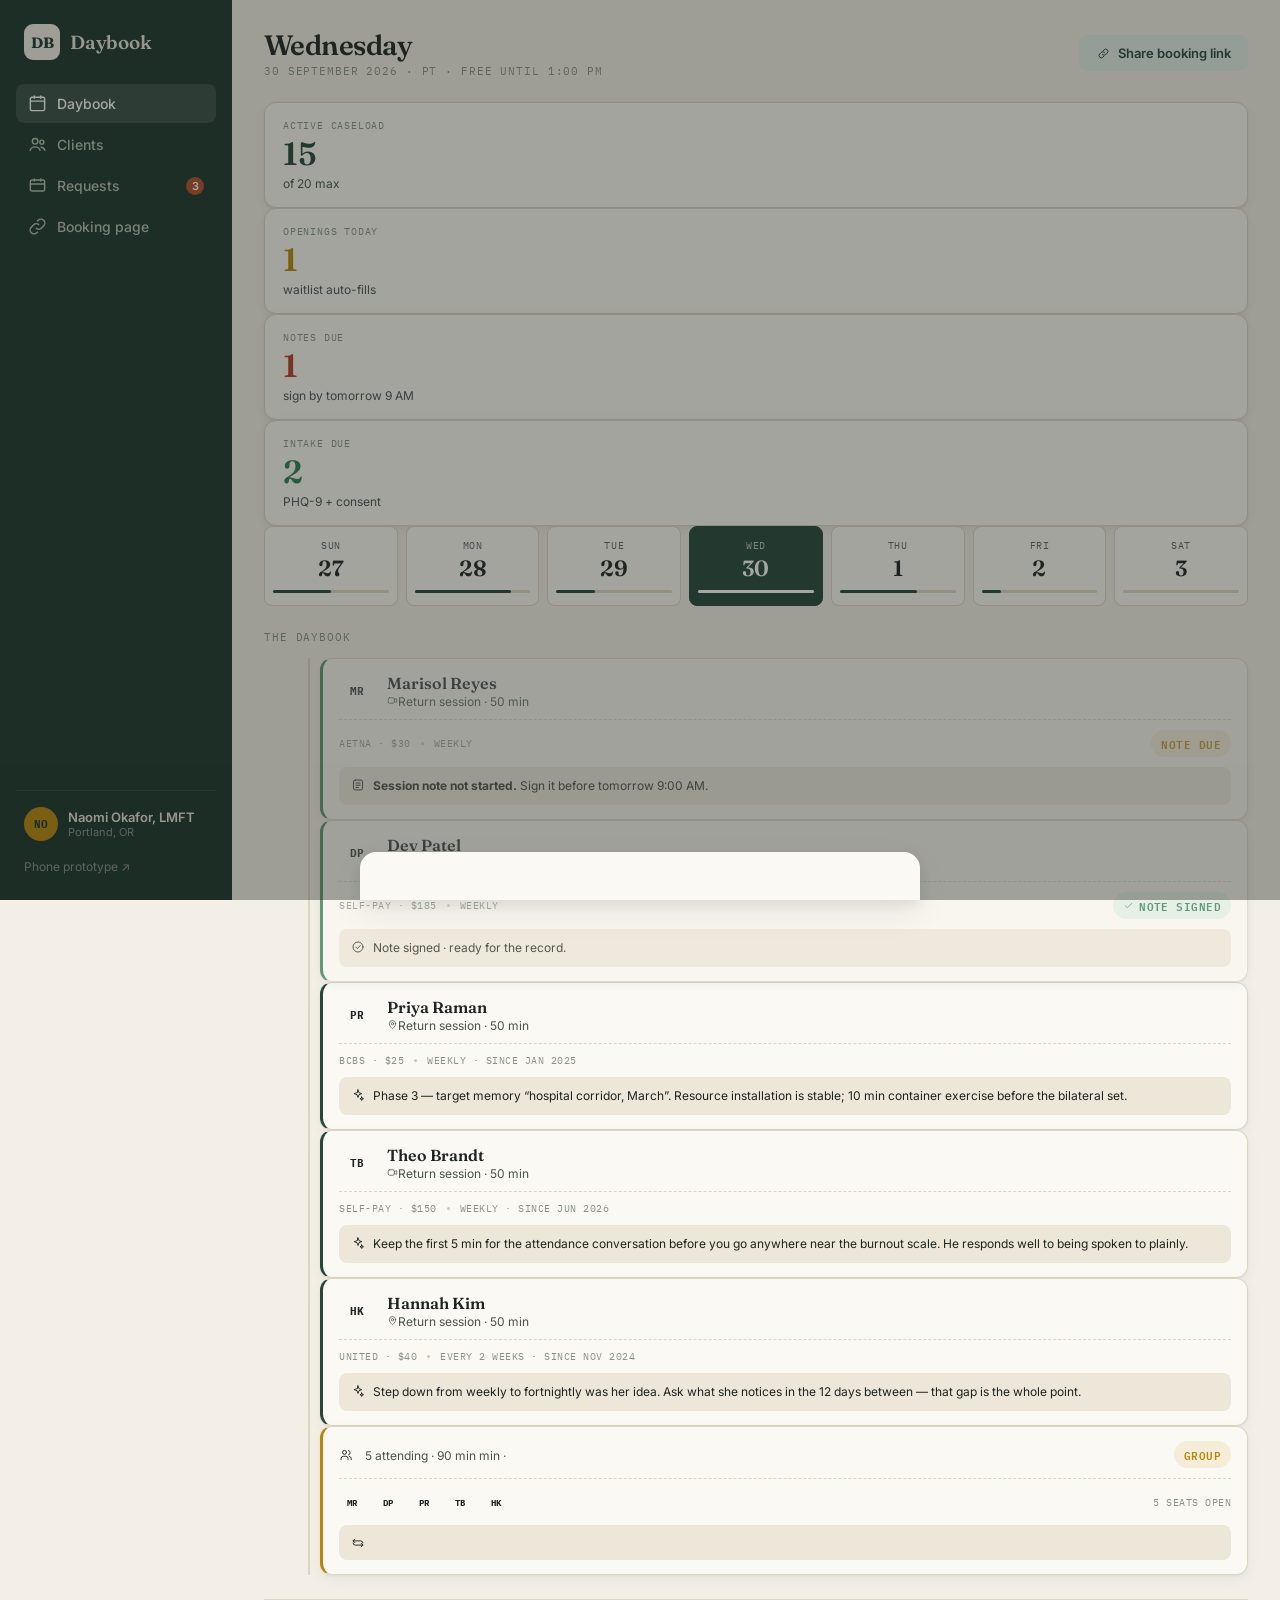
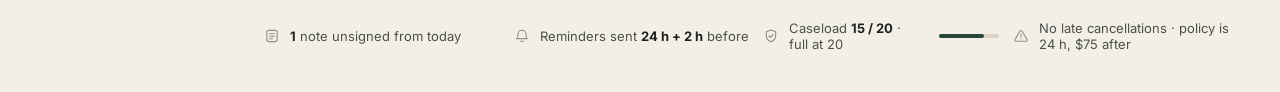
==== web/index.html @ 4abae9a4 "Add desktop web app version Full dashboard layout with sidebar navigation, multi-column views, and w" ====
<!DOCTYPE html>
<html lang="en">
<head>
<meta charset="UTF-8">
<meta name="viewport" content="width=device-width, initial-scale=1.0">
<title>Daybook — Fairlight Counseling</title>
<link rel="preconnect" href="https://fonts.googleapis.com">
<link rel="preconnect" href="https://fonts.gstatic.com" crossorigin>
<link href="https://fonts.googleapis.com/css2?family=Fraunces:opsz,wght@9..144,400;9..144,500;9..144,600;9..144,700&family=Inter:wght@400;500;600;700&family=IBM+Plex+Mono:wght@400;500&display=swap" rel="stylesheet">
<link rel="stylesheet" href="css/styles.css">
</head>
<body>

<div class="app">

  <!-- ══════════ SIDEBAR ══════════ -->
  <aside class="sidebar">
    <div class="sb-brand">
      <div class="sb-logo">DB</div>
      <div class="sb-name">Daybook</div>
    </div>

    <nav class="sb-nav">
      <button class="sb-item" data-nav="today">
        <svg viewBox="0 0 24 24" fill="none" stroke="currentColor" stroke-width="1.8"><rect x="3" y="4" width="18" height="17" rx="2"/><path d="M8 2v4M16 2v4M3 9h18"/></svg>
        <span>Daybook</span>
      </button>
      <button class="sb-item" data-nav="clients">
        <svg viewBox="0 0 24 24" fill="none" stroke="currentColor" stroke-width="1.8"><circle cx="9" cy="8" r="3.5"/><path d="M2.5 20c.8-3.2 3.4-5 6.5-5s5.7 1.8 6.5 5"/><circle cx="17.5" cy="9" r="2.5"/><path d="M16 15.2c2.6.3 4.7 1.9 5.5 4.8"/></svg>
        <span>Clients</span>
      </button>
      <button class="sb-item" data-nav="requests">
        <svg viewBox="0 0 24 24" fill="none" stroke="currentColor" stroke-width="1.8"><rect x="3" y="5" width="18" height="14" rx="2"/><path d="M3 10h18M8 3v4M16 3v4"/></svg>
        <span>Requests</span>
        <em class="sb-badge">2</em>
      </button>
      <button class="sb-item" data-nav="booking">
        <svg viewBox="0 0 24 24" fill="none" stroke="currentColor" stroke-width="1.8"><path d="M10 14a5 5 0 007.07 0l2.83-2.83a5 5 0 00-7.07-7.07L11.5 5.4"/><path d="M14 10a5 5 0 00-7.07 0L4.1 12.83a5 5 0 007.07 7.07l1.33-1.3"/></svg>
        <span>Booking page</span>
      </button>
    </nav>

    <div class="sb-foot">
      <div class="sb-practice">
        <div class="sb-ava">NO</div>
        <div>
          <div class="sb-pname">Naomi Okafor, LMFT</div>
          <div class="sb-ploc">Portland, OR</div>
        </div>
      </div>
      <a class="sb-link" href="../index.html" target="_blank">Phone prototype ↗</a>
    </div>
  </aside>

  <!-- ══════════ MAIN ══════════ -->
  <main class="main" id="main">
    <div class="view" id="view"></div>
  </main>

</div>

<!-- sheets -->
<div class="sheet-layer" id="sheetLayer" hidden>
  <div class="scrim" data-act="close-sheet"></div>
  <div class="sheet" id="sheet" role="dialog" aria-modal="true"></div>
</div>

<!-- toast -->
<div class="toast-layer" id="toastLayer"></div>

<script src="../js/ui.js"></script>
<script src="../js/data.js"></script>
<script src="js/screens.js"></script>
<script src="js/app.js"></script>
</body>
</html>
---- web/css/styles.css ----
/* ============================================================
   DAYBOOK WEB — desktop dashboard design system
   ============================================================ */

:root {
  --paper: #F3EFE6;
  --paper-2: #EDE7D9;
  --card: #FBF9F3;
  --ink: #1E2420;
  --ink-2: #4A524C;
  --ink-3: #8A9188;
  --line: #DDD5C4;
  --line-2: #CFC6B2;
  --pine: #26473A;
  --pine-2: #1B352C;
  --pine-soft: #E3EDE7;
  --clay: #AF4F2A;
  --clay-soft: #F5E4DC;
  --gold: #B8860B;
  --gold-soft: #F5EDD8;
  --slate: #5A6B7A;
  --slate-soft: #E4E9ED;
  --ok: #2E7D4F;
  --ok-soft: #E2F0E7;
  --warn: #B8860B;
  --warn-soft: #F5EDD8;
  --alert: #B3402A;
  --alert-soft: #F5E0DB;
  --radius: 12px;
  --radius-sm: 8px;
  --shadow: 0 1px 3px rgba(30,36,32,.06), 0 4px 14px rgba(30,36,32,.05);
  --shadow-lg: 0 4px 12px rgba(30,36,32,.08), 0 12px 32px rgba(30,36,32,.08);
  --font-d: 'Fraunces', Georgia, serif;
  --font-b: 'Inter', -apple-system, sans-serif;
  --font-m: 'IBM Plex Mono', 'SF Mono', monospace;
}

* { margin: 0; padding: 0; box-sizing: border-box; }
html { font-size: 15px; }
.ic-xs { width: 11px; height: 11px; }
.ic-sm { width: 14px; height: 14px; }
body {
  font-family: var(--font-b);
  background: var(--paper);
  color: var(--ink);
  -webkit-font-smoothing: antialiased;
  min-height: 100vh;
}
button { font-family: inherit; cursor: pointer; border: none; background: none; color: inherit; }
a { color: inherit; text-decoration: none; }
h1,h2,h3,h4 { font-family: var(--font-d); font-weight: 600; }

/* ══════════ APP SHELL ══════════ */
.app { display: flex; min-height: 100vh; }

/* ══════════ SIDEBAR ══════════ */
.sidebar {
  width: 232px;
  min-width: 232px;
  background: var(--pine-2);
  color: #E8E4D8;
  display: flex;
  flex-direction: column;
  padding: 24px 16px 20px;
  position: sticky;
  top: 0;
  height: 100vh;
}
.sb-brand { display: flex; align-items: center; gap: 10px; padding: 0 8px 24px; }
.sb-logo {
  width: 36px; height: 36px;
  background: var(--paper);
  color: var(--pine-2);
  border-radius: 9px;
  display: grid; place-items: center;
  font-family: var(--font-d);
  font-weight: 700;
  font-size: 15px;
}
.sb-name { font-family: var(--font-d); font-size: 19px; font-weight: 600; letter-spacing: -.01em; }

.sb-nav { display: flex; flex-direction: column; gap: 2px; flex: 1; }
.sb-item {
  display: flex; align-items: center; gap: 10px;
  padding: 10px 12px;
  border-radius: var(--radius-sm);
  font-size: 14px; font-weight: 500;
  color: #B8BFAF;
  transition: background .15s, color .15s;
  text-align: left;
  width: 100%;
}
.sb-item svg { width: 19px; height: 19px; flex-shrink: 0; }
.sb-item:hover { background: rgba(255,255,255,.07); color: #E8E4D8; }
.sb-item.on { background: rgba(255,255,255,.12); color: #fff; }
.sb-badge {
  margin-left: auto;
  background: var(--clay);
  color: #fff;
  font-size: 11px; font-weight: 600;
  font-style: normal;
  min-width: 18px; height: 18px;
  border-radius: 9px;
  display: grid; place-items: center;
  padding: 0 5px;
}

.sb-foot { border-top: 1px solid rgba(255,255,255,.1); padding-top: 16px; }
.sb-practice { display: flex; align-items: center; gap: 10px; padding: 0 8px 12px; }
.sb-ava {
  width: 34px; height: 34px;
  border-radius: 50%;
  background: var(--gold);
  color: var(--pine-2);
  display: grid; place-items: center;
  font-size: 11px; font-weight: 700;
  font-family: var(--font-m);
}
.sb-pname { font-size: 13px; font-weight: 600; }
.sb-ploc { font-size: 11px; color: #8A9188; }
.sb-link {
  display: block;
  font-size: 12px;
  color: #8A9188;
  padding: 6px 8px;
  border-radius: 6px;
  transition: color .15s;
}
.sb-link:hover { color: #E8E4D8; }

/* ══════════ MAIN ══════════ */
.main { flex: 1; min-width: 0; padding: 28px 32px 40px; }
.view { max-width: 1200px; margin: 0 auto; }

/* ══════════ TOP BAR ══════════ */
.topbar {
  display: flex; align-items: center; justify-content: space-between;
  margin-bottom: 24px;
}
.topbar h1 { font-size: 28px; letter-spacing: -.02em; }
.topbar .sub { font-family: var(--font-m); font-size: 11px; color: var(--ink-3); text-transform: uppercase; letter-spacing: .08em; margin-top: 2px; }
.topbar-actions { display: flex; gap: 10px; align-items: center; }

/* ══════════ BUTTONS ══════════ */
.btn {
  display: inline-flex; align-items: center; gap: 7px;
  padding: 9px 16px;
  border-radius: var(--radius-sm);
  font-size: 13px; font-weight: 600;
  transition: all .15s;
  border: 1px solid transparent;
}
.btn svg { width: 15px; height: 15px; }
.btn--primary { background: var(--pine); color: #fff; }
.btn--primary:hover { background: var(--pine-2); }
.btn--soft { background: var(--pine-soft); color: var(--pine); }
.btn--soft:hover { background: #D2E2D8; }
.btn--quiet { background: transparent; border-color: var(--line-2); color: var(--ink-2); }
.btn--quiet:hover { background: var(--paper-2); }
.btn--clay { background: var(--clay); color: #fff; }
.btn--clay:hover { background: #9A4222; }
.btn--block { width: 100%; justify-content: center; padding: 12px; }
.btn--lg { padding: 12px 20px; font-size: 14px; }
.btn:disabled { opacity: .45; cursor: not-allowed; }

.icon-btn {
  width: 36px; height: 36px;
  border-radius: var(--radius-sm);
  border: 1px solid var(--line-2);
  display: grid; place-items: center;
  color: var(--ink-2);
  transition: all .15s;
  background: var(--card);
}
.icon-btn:hover { background: var(--paper-2); border-color: var(--ink-3); }
.icon-btn svg { width: 16px; height: 16px; }

/* ══════════ METRICS ══════════ */
.metrics {
  display: grid;
  grid-template-columns: repeat(4, 1fr);
  gap: 14px;
  margin-bottom: 24px;
}
.metric {
  background: var(--card);
  border: 1px solid var(--line);
  border-radius: var(--radius);
  padding: 16px 18px;
  box-shadow: var(--shadow);
}
.metric .label { font-family: var(--font-m); font-size: 10px; text-transform: uppercase; letter-spacing: .08em; color: var(--ink-3); margin-bottom: 6px; }
.metric .value { font-family: var(--font-d); font-size: 32px; font-weight: 600; line-height: 1; }
.metric .note { font-size: 12px; color: var(--ink-2); margin-top: 6px; }
.metric--ok .value { color: var(--ok); }
.metric--warn .value { color: var(--warn); }
.metric--alert .value { color: var(--alert); }
.metric--pine .value { color: var(--pine); }

/* ══════════ WEEK STRIP ══════════ */
.weekstrip {
  display: grid;
  grid-template-columns: repeat(7, 1fr);
  gap: 8px;
  margin-bottom: 24px;
}
.wd {
  background: var(--card);
  border: 1px solid var(--line);
  border-radius: var(--radius-sm);
  padding: 12px 8px;
  text-align: center;
  transition: all .15s;
}
.wd:hover { border-color: var(--pine); }
.wd.on { background: var(--pine); color: #fff; border-color: var(--pine); }
.wd .dow { font-family: var(--font-m); font-size: 10px; text-transform: uppercase; letter-spacing: .06em; opacity: .7; }
.wd .dnum { font-family: var(--font-d); font-size: 22px; font-weight: 600; margin-top: 2px; }
.wd .dbar { height: 3px; border-radius: 2px; background: var(--line); margin-top: 8px; }
.wd.on .dbar { background: rgba(255,255,255,.3); }
.wd .dbar i { display: block; height: 100%; border-radius: 2px; background: var(--pine); }
.wd.on .dbar i { background: #fff; }

/* ══════════ SECTION HEAD ══════════ */
.sec-head {
  display: flex; align-items: center; justify-content: space-between;
  margin-bottom: 14px;
}
.sec-head .label { font-family: var(--font-m); font-size: 11px; text-transform: uppercase; letter-spacing: .08em; color: var(--ink-3); }
.sec-head .link { font-size: 13px; font-weight: 600; color: var(--pine); }
.sec-head .link:hover { text-decoration: underline; }

/* ══════════ TIMELINE ══════════ */
.timeline { position: relative; padding-left: 56px; }
.timeline::before {
  content: '';
  position: absolute;
  left: 44px; top: 0; bottom: 0;
  width: 2px;
  background: var(--line);
}
.tl-item { position: relative; margin-bottom: 12px; }
.tl-time {
  position: absolute;
  left: -56px; top: 14px;
  width: 44px;
  text-align: right;
  font-family: var(--font-m);
  font-size: 11px;
  color: var(--ink-3);
}
.tl-dot {
  position: absolute;
  left: -17px; top: 18px;
  width: 10px; height: 10px;
  border-radius: 50%;
  background: var(--paper);
  border: 2px solid var(--line-2);
}
.tl-item.is-past .tl-dot { background: var(--ok); border-color: var(--ok); }
.tl-item.is-live .tl-dot { background: var(--pine); border-color: var(--pine); box-shadow: 0 0 0 4px var(--pine-soft); }
.tl-item.is-noshow .tl-dot { background: var(--alert); border-color: var(--alert); }
.tl-item.is-group .tl-dot { background: var(--gold); border-color: var(--gold); }

/* ══════════ SESSION CARD ══════════ */
.scard {
  display: block;
  width: 100%;
  background: var(--card);
  border: 1px solid var(--line);
  border-left: 3px solid var(--pine);
  border-radius: var(--radius);
  padding: 14px 16px;
  text-align: left;
  transition: all .15s;
  box-shadow: var(--shadow);
}
.scard:hover { border-color: var(--pine); box-shadow: var(--shadow-lg); transform: translateY(-1px); }
.scard.is-done { opacity: .75; border-left-color: var(--ok); }
.scard.is-live { border-left-color: var(--pine); background: var(--pine-soft); }
.scard.is-noshow { border-left-color: var(--alert); background: var(--alert-soft); }
.scard.is-group { border-left-color: var(--gold); }

.scard-top { display: flex; align-items: center; gap: 12px; }
.scard-id h4 { font-size: 16px; font-weight: 600; }
.scard-id p { font-size: 12px; color: var(--ink-2); margin-top: 1px; }
.scard-foot {
  display: flex; align-items: center; gap: 10px;
  margin-top: 10px; padding-top: 10px;
  border-top: 1px dashed var(--line);
}
.scard-note {
  display: flex; align-items: flex-start; gap: 8px;
  margin-top: 10px;
  padding: 10px 12px;
  border-radius: var(--radius-sm);
  font-size: 12px;
  line-height: 1.5;
  background: var(--paper-2);
}
.scard-note svg { width: 14px; height: 14px; flex-shrink: 0; margin-top: 1px; }
.scard.is-live .scard-note { background: #D2E2D8; }
.scard.is-noshow .scard-note { background: #F0D5CE; }

/* ══════════ CHIPS / MICRO ══════════ */
.micro { font-family: var(--font-m); font-size: 10px; text-transform: uppercase; letter-spacing: .05em; color: var(--ink-3); }
.sep { width: 3px; height: 3px; border-radius: 50%; background: var(--line-2); flex-shrink: 0; }

.chip {
  display: inline-flex; align-items: center; gap: 5px;
  padding: 4px 10px;
  border-radius: 20px;
  font-size: 11px; font-weight: 600;
  font-family: var(--font-m);
  text-transform: uppercase;
  letter-spacing: .04em;
  white-space: nowrap;
}
.chip svg { width: 11px; height: 11px; }
.chip--ok { background: var(--ok-soft); color: var(--ok); }
.chip--warn { background: var(--warn-soft); color: var(--warn); }
.chip--alert { background: var(--alert-soft); color: var(--alert); }
.chip--live { background: var(--pine); color: #fff; }
.chip--live .dot { width: 6px; height: 6px; border-radius: 50%; background: #fff; animation: pulse 1.5s infinite; }
.chip--pine { background: var(--pine-soft); color: var(--pine); }
.chip--gold { background: var(--gold-soft); color: var(--gold); }
.chip--slate { background: var(--slate-soft); color: var(--slate); }

@keyframes pulse { 0%,100% { opacity: 1; } 50% { opacity: .4; } }

/* ══════════ DAYFOOT ══════════ */
.dayfoot {
  display: grid;
  grid-template-columns: repeat(4, 1fr);
  gap: 14px;
  margin-top: 24px;
  padding-top: 20px;
  border-top: 1px solid var(--line);
}
.df-item { display: flex; align-items: center; gap: 10px; font-size: 13px; color: var(--ink-2); }
.df-item svg { width: 16px; height: 16px; color: var(--ink-3); flex-shrink: 0; }
.df-item b { color: var(--ink); }
.df-bar { flex: 1; height: 4px; background: var(--line); border-radius: 2px; margin-left: 8px; min-width: 60px; }
.df-bar i { display: block; height: 100%; border-radius: 2px; background: var(--pine); }

/* ══════════ AVATARS ══════════ */
.ava {
  width: 36px; height: 36px;
  border-radius: 50%;
  display: grid; place-items: center;
  font-size: 11px; font-weight: 700;
  font-family: var(--font-m);
  flex-shrink: 0;
}
.ava--xl { width: 52px; height: 52px; font-size: 15px; }
.ava--sm { width: 26px; height: 26px; font-size: 9px; }

/* ══════════ SESSION DETAIL ══════════ */
.sd-head {
  display: flex; align-items: center; justify-content: space-between;
  margin-bottom: 20px;
}
.sd-head-left { display: flex; align-items: center; gap: 14px; }
.sd-head h2 { font-size: 24px; }
.sd-head .pron { font-size: 13px; color: var(--ink-2); margin-top: 2px; }
.sd-head-actions { display: flex; gap: 8px; }

.sd-grid {
  display: grid;
  grid-template-columns: 1fr 340px;
  gap: 20px;
  align-items: start;
}
.sd-main { display: flex; flex-direction: column; gap: 16px; min-width: 0; }
.sd-side { display: flex; flex-direction: column; gap: 16px; }

.card {
  background: var(--card);
  border: 1px solid var(--line);
  border-radius: var(--radius);
  padding: 18px 20px;
  box-shadow: var(--shadow);
}
.card .label { font-family: var(--font-m); font-size: 10px; text-transform: uppercase; letter-spacing: .08em; color: var(--ink-3); margin-bottom: 10px; }
.card p { font-size: 14px; line-height: 1.6; color: var(--ink-2); }
.card .by { font-size: 11px; color: var(--ink-3); margin-top: 8px; }

.prepcard { border-left: 3px solid var(--gold); }
.flags { display: flex; flex-direction: column; gap: 8px; }
.flag {
  display: flex; align-items: flex-start; gap: 10px;
  padding: 10px 12px;
  border-radius: var(--radius-sm);
  font-size: 13px;
  line-height: 1.5;
}
.flag svg { width: 15px; height: 15px; flex-shrink: 0; margin-top: 1px; }
.flag--ok { background: var(--ok-soft); color: var(--ok); }
.flag--warn { background: var(--warn-soft); color: var(--warn); }
.flag--alert { background: var(--alert-soft); color: var(--alert); }
.flag--pine { background: var(--pine-soft); color: var(--pine); }

/* note editor */
.notebox { display: flex; flex-direction: column; gap: 12px; }
.nf .label { font-family: var(--font-m); font-size: 10px; text-transform: uppercase; letter-spacing: .08em; color: var(--ink-3); margin-bottom: 5px; }
.nf textarea {
  width: 100%;
  border: 1px solid var(--line-2);
  border-radius: var(--radius-sm);
  padding: 10px 12px;
  font-family: var(--font-b);
  font-size: 13px;
  line-height: 1.5;
  resize: vertical;
  background: #fff;
  color: var(--ink);
  transition: border-color .15s;
}
.nf textarea:focus { outline: none; border-color: var(--pine); }
.notestate {
  display: flex; align-items: center; gap: 8px;
  padding: 10px 12px;
  border-radius: var(--radius-sm);
  background: var(--ok-soft);
  color: var(--ok);
  font-size: 12px; font-weight: 600;
}
.notestate svg { width: 14px; height: 14px; }

/* statgrid */
.statgrid { display: grid; grid-template-columns: 1fr 1fr; gap: 12px; }
.stat {
  background: var(--paper-2);
  border-radius: var(--radius-sm);
  padding: 12px;
}
.stat .label { font-family: var(--font-m); font-size: 9px; text-transform: uppercase; letter-spacing: .06em; color: var(--ink-3); margin-bottom: 4px; }
.stat .val { font-family: var(--font-d); font-size: 20px; font-weight: 600; }

/* doc rows */
.docrow {
  display: flex; align-items: center; justify-content: space-between;
  padding: 10px 0;
  border-bottom: 1px solid var(--line);
  font-size: 13px;
}
.docrow:last-child { border-bottom: none; }
.docrow .gk { color: var(--ink-2); }
.docrow .st { display: inline-flex; align-items: center; gap: 5px; font-size: 11px; font-weight: 600; font-family: var(--font-m); }
.docrow .st svg { width: 12px; height: 12px; }
.docrow .st.ok { color: var(--ok); }
.docrow .st.due { color: var(--warn); }
.docrow .st.wait { color: var(--ink-3); }

/* history */
.hist-item {
  display: flex; align-items: center; gap: 10px;
  padding: 10px 0;
  border-bottom: 1px solid var(--line);
  font-size: 13px;
}
.hist-item:last-child { border-bottom: none; }
.hist-item .d { font-family: var(--font-m); font-size: 11px; color: var(--ink-3); min-width: 50px; }
.hist-item .n { flex: 1; color: var(--ink-2); }

/* ══════════ CLIENTS ══════════ */
.filters {
  display: flex; gap: 6px;
  margin-bottom: 20px;
  flex-wrap: wrap;
}
.fbtn {
  padding: 7px 14px;
  border-radius: 20px;
  font-size: 12px; font-weight: 600;
  border: 1px solid var(--line-2);
  color: var(--ink-2);
  background: var(--card);
  transition: all .15s;
}
.fbtn:hover { border-color: var(--pine); color: var(--pine); }
.fbtn.on { background: var(--pine); color: #fff; border-color: var(--pine); }
.fbtn .n { font-family: var(--font-m); font-size: 10px; margin-left: 4px; opacity: .7; }

.client-grid {
  display: grid;
  grid-template-columns: repeat(3, 1fr);
  gap: 14px;
}
.client-card {
  background: var(--card);
  border: 1px solid var(--line);
  border-radius: var(--radius);
  padding: 16px;
  text-align: left;
  transition: all .15s;
  box-shadow: var(--shadow);
  display: block;
  width: 100%;
}
.client-card:hover { border-color: var(--pine); box-shadow: var(--shadow-lg); transform: translateY(-1px); }
.client-card .cc-top { display: flex; align-items: center; gap: 10px; margin-bottom: 10px; }
.client-card .cc-name { font-family: var(--font-d); font-size: 16px; font-weight: 600; }
.client-card .cc-sub { font-size: 11px; color: var(--ink-3); margin-top: 1px; }
.client-card .cc-meta { display: flex; align-items: center; gap: 8px; flex-wrap: wrap; }
.client-card .cc-slot { font-size: 12px; color: var(--ink-2); margin-top: 10px; padding-top: 10px; border-top: 1px dashed var(--line); }

/* ══════════ REQUESTS ══════════ */
.seg {
  display: inline-flex;
  background: var(--paper-2);
  border-radius: var(--radius-sm);
  padding: 3px;
  margin-bottom: 20px;
}
.seg button {
  padding: 7px 16px;
  border-radius: 6px;
  font-size: 13px; font-weight: 600;
  color: var(--ink-2);
  transition: all .15s;
}
.seg button.on { background: var(--card); color: var(--ink); box-shadow: var(--shadow); }
.seg button .n { font-family: var(--font-m); font-size: 10px; margin-left: 4px; opacity: .6; }

.req-grid {
  display: grid;
  grid-template-columns: 1fr 1fr;
  gap: 14px;
}
.req-card {
  background: var(--card);
  border: 1px solid var(--line);
  border-radius: var(--radius);
  padding: 18px 20px;
  box-shadow: var(--shadow);
}
.req-card .rc-head { display: flex; align-items: center; gap: 10px; margin-bottom: 10px; }
.req-card .rc-name { font-family: var(--font-d); font-size: 17px; font-weight: 600; }
.req-card .rc-kind { font-size: 11px; color: var(--ink-3); }
.req-card .rc-ask { font-size: 13px; line-height: 1.5; color: var(--ink-2); margin-bottom: 12px; }
.req-card .rc-facts { display: flex; flex-wrap: wrap; gap: 6px; margin-bottom: 14px; }
.req-card .rc-actions { display: flex; gap: 8px; }
.req-card .rc-fit { font-size: 12px; color: var(--ink-3); margin-top: 10px; padding-top: 10px; border-top: 1px dashed var(--line); }

.fact {
  display: inline-flex; align-items: center; gap: 4px;
  padding: 4px 10px;
  border-radius: 20px;
  font-size: 11px; font-weight: 500;
  background: var(--paper-2);
  color: var(--ink-2);
}
.fact--ok { background: var(--ok-soft); color: var(--ok); }
.fact--warn { background: var(--warn-soft); color: var(--warn); }
.fact--alert { background: var(--alert-soft); color: var(--alert); }

/* waitlist */
.mcard {
  background: var(--card);
  border: 1px solid var(--line);
  border-radius: var(--radius);
  padding: 16px 18px;
  box-shadow: var(--shadow);
}
.mcard .mc-head { display: flex; align-items: center; gap: 10px; margin-bottom: 8px; }
.mcard .mc-name { font-family: var(--font-d); font-size: 16px; font-weight: 600; }
.mcard .mc-score { margin-left: auto; font-family: var(--font-m); font-size: 12px; font-weight: 600; color: var(--pine); }
.mcard .mc-criteria { display: flex; flex-wrap: wrap; gap: 5px; margin-bottom: 10px; }
.mcard .mc-wait { font-size: 12px; color: var(--ink-3); }
.mcard .mc-actions { display: flex; gap: 8px; margin-top: 12px; }

/* ══════════ BOOKING PAGE ══════════ */
.bk-wrap { max-width: 720px; margin: 0 auto; }
.bk-hero { text-align: center; margin-bottom: 28px; }
.bk-hero h1 { font-size: 32px; letter-spacing: -.02em; }
.bk-hero .sub { font-family: var(--font-m); font-size: 11px; text-transform: uppercase; letter-spacing: .08em; color: var(--ink-3); margin-top: 4px; }
.bk-hero .desc { font-size: 14px; color: var(--ink-2); margin-top: 10px; }

.bk-card {
  background: var(--card);
  border: 1px solid var(--line);
  border-radius: var(--radius);
  padding: 24px 28px;
  box-shadow: var(--shadow);
  margin-bottom: 16px;
}
.bk-card .bk-step {
  display: flex; align-items: center; gap: 10px;
  font-family: var(--font-m); font-size: 11px; text-transform: uppercase; letter-spacing: .08em; color: var(--ink-3);
  margin-bottom: 14px;
}
.bk-card .bk-step .n {
  width: 22px; height: 22px;
  border-radius: 50%;
  background: var(--pine);
  color: #fff;
  display: grid; place-items: center;
  font-size: 11px; font-weight: 700;
}
.bk-card h3 { font-size: 18px; margin-bottom: 4px; }
.bk-card .bk-sub { font-size: 13px; color: var(--ink-2); margin-bottom: 14px; }

.bk-visit-types { display: grid; grid-template-columns: 1fr 1fr; gap: 10px; }
.bk-vt {
  border: 1px solid var(--line-2);
  border-radius: var(--radius-sm);
  padding: 14px;
  text-align: left;
  transition: all .15s;
  background: #fff;
}
.bk-vt:hover { border-color: var(--pine); }
.bk-vt.on { border-color: var(--pine); background: var(--pine-soft); }
.bk-vt .vt-name { font-weight: 600; font-size: 14px; }
.bk-vt .vt-dur { font-size: 12px; color: var(--ink-3); margin-top: 2px; }
.bk-vt .vt-desc { font-size: 12px; color: var(--ink-2); margin-top: 6px; line-height: 1.4; }

.bk-carriers { display: flex; gap: 8px; flex-wrap: wrap; margin-bottom: 14px; }
.bk-carrier {
  padding: 8px 16px;
  border-radius: var(--radius-sm);
  border: 1px solid var(--line-2);
  font-size: 13px; font-weight: 600;
  background: #fff;
  transition: all .15s;
}
.bk-carrier:hover { border-color: var(--pine); }
.bk-carrier.on { background: var(--pine); color: #fff; border-color: var(--pine); }

.bk-verify-row { display: flex; gap: 10px; }
.bk-input {
  flex: 1;
  border: 1px solid var(--line-2);
  border-radius: var(--radius-sm);
  padding: 10px 14px;
  font-size: 14px;
  font-family: var(--font-m);
  background: #fff;
  transition: border-color .15s;
}
.bk-input:focus { outline: none; border-color: var(--pine); }
.bk-verify-msg {
  margin-top: 10px;
  padding: 10px 14px;
  border-radius: var(--radius-sm);
  font-size: 13px;
  line-height: 1.5;
}
.bk-verify-msg.ok { background: var(--ok-soft); color: var(--ok); }
.bk-verify-msg.err { background: var(--alert-soft); color: var(--alert); }

.bk-slots { display: grid; grid-template-columns: repeat(3, 1fr); gap: 8px; }
.bk-slot {
  padding: 10px;
  border: 1px solid var(--line-2);
  border-radius: var(--radius-sm);
  font-size: 13px; font-weight: 600;
  text-align: center;
  background: #fff;
  transition: all .15s;
}
.bk-slot:hover { border-color: var(--pine); }
.bk-slot.on { background: var(--pine); color: #fff; border-color: var(--pine); }
.bk-slot .left { display: block; font-size: 10px; font-weight: 400; opacity: .7; }

.bk-concerns { display: flex; gap: 8px; flex-wrap: wrap; }
.bk-concern {
  padding: 8px 16px;
  border-radius: 20px;
  border: 1px solid var(--line-2);
  font-size: 13px; font-weight: 500;
  background: #fff;
  transition: all .15s;
}
.bk-concern:hover { border-color: var(--pine); }
.bk-concern.on { background: var(--pine-soft); border-color: var(--pine); color: var(--pine); }

.bk-policy {
  display: flex; align-items: flex-start; gap: 10px;
  padding: 14px;
  border-radius: var(--radius-sm);
  background: var(--paper-2);
  font-size: 13px;
  line-height: 1.5;
  cursor: pointer;
  transition: background .15s;
}
.bk-policy:hover { background: var(--paper-2); }
.bk-policy.on { background: var(--pine-soft); }
.bk-policy .check {
  width: 20px; height: 20px;
  border-radius: 50%;
  border: 2px solid var(--line-2);
  flex-shrink: 0;
  margin-top: 1px;
  display: grid; place-items: center;
  transition: all .15s;
}
.bk-policy.on .check { background: var(--pine); border-color: var(--pine); color: #fff; }
.bk-policy .check svg { width: 10px; height: 10px; }

.bk-foot {
  position: sticky;
  bottom: 0;
  background: var(--paper);
  padding: 16px 0 8px;
  display: flex;
  align-items: center;
  justify-content: space-between;
  border-top: 1px solid var(--line);
  margin-top: 20px;
}
.bk-price { font-family: var(--font-m); font-size: 11px; text-transform: uppercase; letter-spacing: .06em; color: var(--ink-3); }
.bk-price .amt { font-family: var(--font-d); font-size: 28px; font-weight: 600; color: var(--ink); display: block; margin-top: 2px; }

/* success */
.bk-success { text-align: center; padding: 40px 20px; }
.bk-success .check-big {
  width: 72px; height: 72px;
  border-radius: 50%;
  background: var(--pine);
  color: #fff;
  display: grid; place-items: center;
  margin: 0 auto 20px;
}
.bk-success .check-big svg { width: 32px; height: 32px; }
.bk-success h2 { font-size: 28px; margin-bottom: 6px; }
.bk-success .when { font-size: 15px; color: var(--ink-2); margin-bottom: 20px; }
.bk-success .details { max-width: 400px; margin: 0 auto 24px; text-align: left; }
.bk-success .details .row {
  display: flex; align-items: center; gap: 10px;
  padding: 10px 0;
  border-bottom: 1px solid var(--line);
  font-size: 14px;
}
.bk-success .details .row:last-child { border-bottom: none; }
.bk-success .details .row svg { width: 15px; height: 15px; color: var(--ok); flex-shrink: 0; }

/* ══════════ SHEET ══════════ */
.sheet-layer {
  position: fixed; inset: 0;
  z-index: 100;
  display: flex; align-items: flex-end; justify-content: center;
}
.scrim { position: absolute; inset: 0; background: rgba(30,36,32,.4); }
.sheet {
  position: relative;
  background: var(--card);
  border-radius: 16px 16px 0 0;
  width: 100%;
  max-width: 560px;
  max-height: 85vh;
  overflow-y: auto;
  padding: 20px 24px 28px;
  box-shadow: var(--shadow-lg);
  animation: sheetUp .25s ease;
}
@keyframes sheetUp { from { transform: translateY(40px); opacity: 0; } to { transform: translateY(0); opacity: 1; } }
.sheet-h { display: flex; align-items: flex-start; justify-content: space-between; margin-bottom: 14px; }
.sheet-h h3 { font-size: 18px; }
.sheet-h .sub { font-size: 13px; color: var(--ink-2); margin-top: 4px; line-height: 1.5; }
.sheet-body { margin-bottom: 16px; }
.sheet-actions { display: flex; gap: 10px; justify-content: flex-end; }

/* ══════════ TOAST ══════════ */
.toast-layer {
  position: fixed;
  bottom: 24px; left: 50%;
  transform: translateX(-50%);
  z-index: 200;
  display: flex; flex-direction: column; gap: 8px;
  align-items: center;
}
.toast {
  background: var(--ink);
  color: var(--paper);
  padding: 12px 20px;
  border-radius: var(--radius-sm);
  font-size: 13px; font-weight: 500;
  box-shadow: var(--shadow-lg);
  animation: toastIn .25s ease;
  display: flex; align-items: center; gap: 8px;
}
.toast svg { width: 14px; height: 14px; }
@keyframes toastIn { from { transform: translateY(12px); opacity: 0; } to { transform: translateY(0); opacity: 1; } }

/* ══════════ MISC ══════════ */
.back-btn {
  display: inline-flex; align-items: center; gap: 6px;
  font-size: 13px; font-weight: 600;
  color: var(--ink-2);
  padding: 6px 0;
  transition: color .15s;
}
.back-btn:hover { color: var(--pine); }
.back-btn svg { width: 14px; height: 14px; }

.empty {
  text-align: center;
  padding: 60px 20px;
  color: var(--ink-3);
  font-size: 14px;
}

/* icon sizes */
.ic-xs { width: 11px; height: 11px; }
.ic-sm { width: 14px; height: 14px; }

/* ══════════ RESPONSIVE ══════════ */
@media (max-width: 1100px) {
  .metrics { grid-template-columns: repeat(2, 1fr); }
  .client-grid { grid-template-columns: repeat(2, 1fr); }
  .sd-grid { grid-template-columns: 1fr; }
}
@media (max-width: 800px) {
  .sidebar { width: 64px; min-width: 64px; padding: 16px 8px 12px; }
  .sb-name, .sb-item span, .sb-practice, .sb-link { display: none; }
  .sb-item { justify-content: center; padding: 10px; }
  .sb-badge { position: absolute; top: 4px; right: 4px; min-width: 14px; height: 14px; font-size: 9px; }
  .sb-item { position: relative; }
  .main { padding: 20px 16px 32px; }
  .client-grid { grid-template-columns: 1fr; }
  .req-grid { grid-template-columns: 1fr; }
  .dayfoot { grid-template-columns: repeat(2, 1fr); }
  .bk-visit-types { grid-template-columns: 1fr; }
  .bk-slots { grid-template-columns: repeat(2, 1fr); }
}
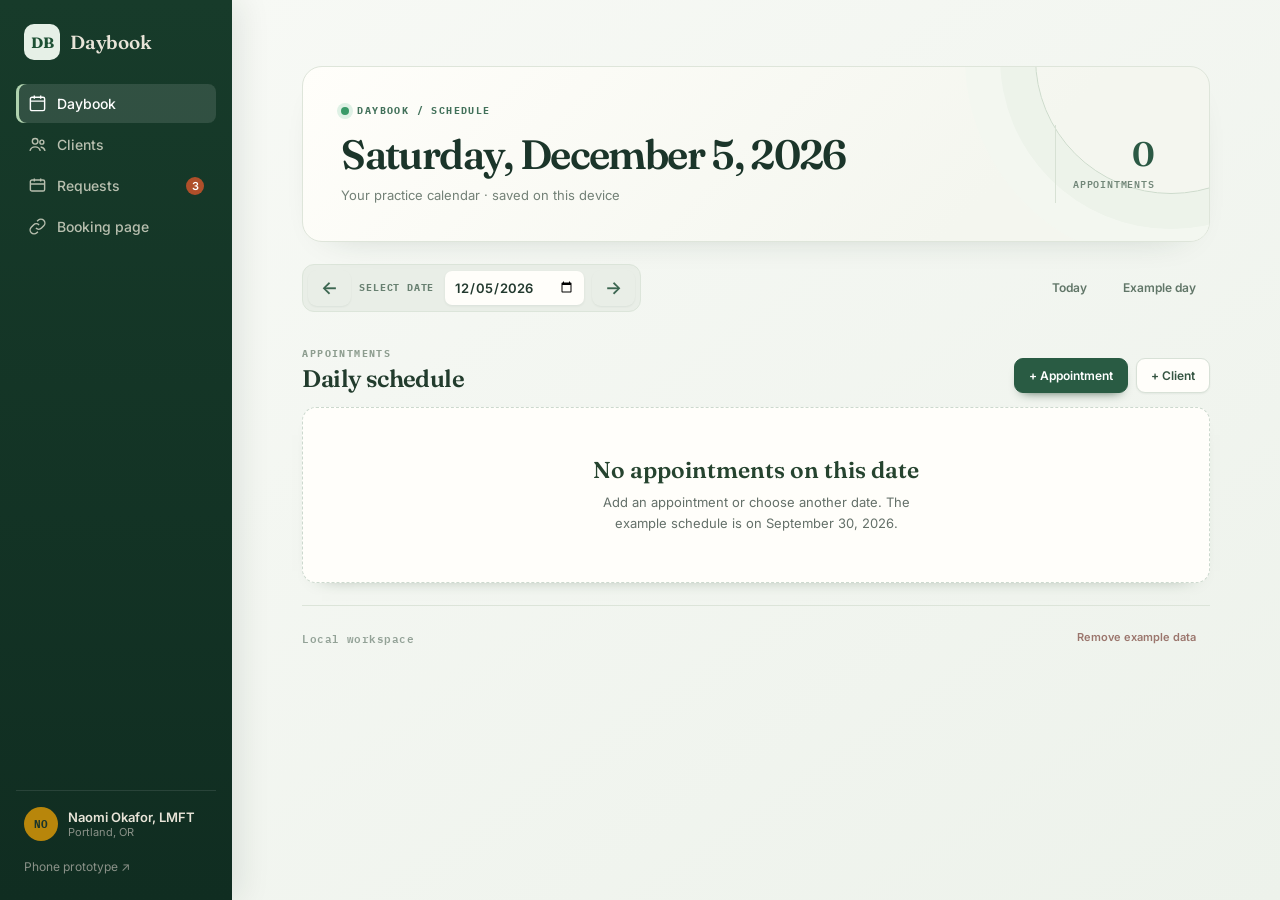
==== commit 216f9885: "Build authenticated Daybook practice workspace" ====
--- a/web/index.html
+++ b/web/index.html
@@ -8,6 +8,7 @@
 <link rel="preconnect" href="https://fonts.gstatic.com" crossorigin>
 <link href="https://fonts.googleapis.com/css2?family=Fraunces:opsz,wght@9..144,400;9..144,500;9..144,600;9..144,700&family=Inter:wght@400;500;600;700&family=IBM+Plex+Mono:wght@400;500&display=swap" rel="stylesheet">
 <link rel="stylesheet" href="css/styles.css">
+<link rel="stylesheet" href="../css/workspace.css?v=1">
 </head>
 <body>
 
@@ -71,6 +72,7 @@
 <script src="../js/ui.js"></script>
 <script src="../js/data.js"></script>
 <script src="js/screens.js"></script>
+<script src="../js/workspace.js?v=1"></script>
 <script src="js/app.js"></script>
 </body>
 </html>
--- a/web/css/styles.css
+++ b/web/css/styles.css
@@ -743,6 +743,7 @@
   z-index: 100;
   display: flex; align-items: flex-end; justify-content: center;
 }
+.sheet-layer[hidden] { display: none; }
 .scrim { position: absolute; inset: 0; background: rgba(30,36,32,.4); }
 .sheet {
   position: relative;
--- a/css/workspace.css
+++ b/css/workspace.css
@@ -0,0 +1,105 @@
+.db-workspace{padding:24px;max-width:1050px;margin:auto;color:var(--ink,#252722)}
+.db-heading h1{font-family:Fraunces,serif;font-size:clamp(25px,3vw,38px);margin:6px 0}
+.db-heading p{color:var(--ink-2,#66706a);margin:0 0 18px;font-size:14px}
+.db-eyebrow{font:600 11px 'IBM Plex Mono',monospace;letter-spacing:.1em;color:var(--pine,#366755)}
+.db-toolbar,.db-client-actions{display:flex;gap:8px;flex-wrap:wrap;align-items:center;margin:12px 0}
+.db-client-actions{padding:12px 20px;margin:0}
+.db-booking-note{font-size:12px;color:#50665b}
+.db-btn{border:1px solid #d7ddd7;background:#fff;color:#24332d;border-radius:9px;padding:9px 12px;font:600 12px Inter,sans-serif;cursor:pointer;white-space:nowrap}
+.db-btn:hover{background:#edf3ef}
+.db-btn.db-primary{background:#285a48;color:#fff;border-color:#285a48}
+.db-date-label{display:flex;align-items:center;gap:7px;font:600 12px Inter,sans-serif}
+.db-date-label input,.db-field input,.db-field select{border:1px solid #cdd6ce;border-radius:8px;padding:9px;background:#fff;color:#26342c;font:13px Inter,sans-serif;min-width:0}
+.db-list{display:grid;gap:9px;margin-top:20px}
+.db-card{display:flex;align-items:center;gap:10px;background:#fff;border:1px solid #dce2dc;border-radius:12px;padding:12px}
+.db-time{font:600 13px 'IBM Plex Mono',monospace;min-width:75px}
+.db-card-main{flex:1;display:flex;flex-direction:column;gap:3px;min-width:0}
+.db-card-main strong{font-size:14px}.db-card-main span{font-size:12px;color:#647069}
+.db-empty{background:#fff;border:1px dashed #cdd6ce;border-radius:14px;padding:30px;text-align:center;margin-top:20px}
+.db-empty h2{font:600 19px Fraunces,serif}.db-empty p{font-size:13px;color:#647069}
+.db-modal-backdrop{position:fixed;inset:0;background:#17251bd1;z-index:9999;display:flex;align-items:center;justify-content:center;padding:16px}
+.db-modal{background:#fff;color:#26342c;width:min(100%,440px);max-height:90vh;overflow:auto;border-radius:18px;padding:24px;box-shadow:0 24px 80px #0003;display:grid;gap:12px}
+.db-modal h2{font:600 25px Fraunces,serif;margin:0 0 5px}
+.db-field{display:grid;gap:5px;font:600 12px Inter,sans-serif}.db-field input,.db-field select{width:100%;box-sizing:border-box}
+.db-modal-actions{display:flex;justify-content:flex-end;gap:8px;margin-top:8px}
+@media(max-width:650px){.db-workspace{padding:16px}.db-toolbar{gap:6px}.db-card{flex-wrap:wrap}.db-card-main{min-width:calc(100% - 100px)}.db-card .db-btn{flex:1}}
+
+/* Workspace visual refinement */
+.db-workspace{max-width:1160px;padding:clamp(20px,3vw,44px);color:#1c3028}
+.db-heading{position:relative;isolation:isolate;overflow:hidden;display:flex;justify-content:space-between;align-items:flex-end;gap:20px;padding:clamp(24px,3vw,38px);background:linear-gradient(135deg,#fffefa,#f4f6ef 75%);border:1px solid #dee5da;border-radius:20px;box-shadow:0 14px 40px -30px #17362955}
+.db-heading::after{content:"";position:absolute;z-index:-1;width:270px;height:270px;border:1px solid #cddbcc;border-radius:50%;right:-98px;top:-145px;box-shadow:0 0 0 35px #edf3ea,0 0 0 70px #f3f7f0}
+.db-eyebrow{display:flex;align-items:center;gap:8px;color:#42715a;font:700 10px/1.2 'IBM Plex Mono',monospace;letter-spacing:.14em}
+.db-live-dot{height:8px;width:8px;border-radius:50%;background:#3a9a68;box-shadow:0 0 0 4px #dff1e5}
+.db-heading h1{font:600 clamp(30px,3.2vw,48px)/1.08 Fraunces,Georgia,serif;letter-spacing:-.04em;max-width:700px;margin:15px 0 10px;color:#1b352a}
+.db-heading p{font-size:13px;color:#738177;margin:0}
+.db-day-count{display:grid;justify-items:end;align-content:center;min-width:116px;padding:12px 16px;border-left:1px solid #d7e1d4}
+.db-day-count strong{font:600 34px/1 Fraunces,Georgia,serif;color:#2b5944}
+.db-day-count span{font:600 10px/1.5 'IBM Plex Mono',monospace;letter-spacing:.08em;text-transform:uppercase;color:#728779;margin-top:5px}
+.db-controls{display:flex;align-items:center;justify-content:space-between;gap:14px;flex-wrap:wrap;margin:22px 0 30px}
+.db-date-nav,.db-quick-nav,.db-action-buttons{display:flex;align-items:center;gap:8px}
+.db-date-nav{padding:5px;background:#e9eee7;border:1px solid #dce5da;border-radius:12px}
+.db-date-nav>.db-btn{font-size:18px;line-height:1;padding:9px 13px;border:0;background:transparent;color:#3c6651}
+.db-date-nav>.db-btn:hover{background:#dce7dc}
+.db-date-label{display:flex;gap:11px;align-items:center;font:700 10px 'IBM Plex Mono',monospace;letter-spacing:.08em;color:#688071}
+.db-date-label input{border:0;background:#fffefa;box-shadow:0 1px 3px #102e1912;border-radius:7px;color:#22392e;font-size:13px;font-weight:600;min-height:34px;padding:6px 9px}
+.db-btn{border-color:#d8e1d7;background:#fffefa;color:#355542;border-radius:9px;padding:9px 14px;font-size:12px;box-shadow:0 1px 2px #152f1910;transition:background .18s,border-color .18s,transform .18s,box-shadow .18s}
+.db-btn:hover{background:#f2f7f0;border-color:#9ebba5;transform:translateY(-1px);box-shadow:0 4px 12px #15301d16}
+.db-btn:focus-visible,.db-date-label input:focus-visible,.db-field input:focus-visible,.db-field select:focus-visible{outline:3px solid #9acbac;outline-offset:2px}
+.db-btn.db-primary{background:#295b43;border-color:#295b43;color:white;box-shadow:0 6px 12px -8px #173b26}
+.db-btn.db-primary:hover{background:#1c4833;border-color:#1c4833}
+.db-quick-nav .db-btn{background:transparent;box-shadow:none;border:0;color:#617668}
+.db-quick-nav .db-btn:hover{background:#e8efe7}
+.db-actions{display:flex;justify-content:space-between;align-items:end;gap:12px;margin:0 0 14px}
+.db-section-kicker{font:700 10px 'IBM Plex Mono',monospace;letter-spacing:.14em;color:#8d9d8f}
+.db-actions h2{font:600 24px/1.2 Fraunces,Georgia,serif;color:#223c2d;letter-spacing:-.025em;margin:4px 0 0}
+.db-list{display:grid;gap:8px;margin:0}
+.db-card{display:flex;align-items:center;gap:16px;min-height:88px;background:#fffefa;border:1px solid #dee5dc;border-left:3px solid #7da68b;border-radius:12px;padding:15px 18px;box-shadow:0 5px 15px -13px #1c382c66;transition:transform .18s,box-shadow .18s,border-color .18s}
+.db-card:hover{transform:translateY(-2px);border-color:#b6cebb;box-shadow:0 12px 25px -18px #17362966}
+.db-time{display:flex;align-items:baseline;gap:3px;min-width:90px;color:#335a43;font-family:'IBM Plex Mono',monospace}
+.db-time b{font-size:14px}.db-time small{font-size:10px;font-weight:600;color:#819386}
+.db-avatar{display:grid;place-items:center;flex:0 0 37px;width:37px;height:37px;border-radius:10px;background:#e8efe7;color:#3b654c;font:700 11px 'IBM Plex Mono',monospace}
+.db-card-main{display:grid;gap:5px;flex:1;min-width:0}
+.db-card-main strong{font-size:14px;color:#23372c}.db-card-main span{font-size:12px;color:#809083}
+.db-card-actions{display:flex;gap:6px}
+.db-card-actions .db-btn{padding:7px 10px;font-size:11px;background:#f9fbf8;box-shadow:none}
+.db-card-actions [data-db="delete-session"]{color:#9a675b}
+.db-empty{margin-top:0;background:#fffefa;border-color:#ccd9ce;border-radius:14px;padding:48px 24px;box-shadow:0 8px 20px -20px #15341c}
+.db-empty h2{font-size:23px;color:#26442f}.db-empty p{max-width:350px;margin:8px auto 0;line-height:1.6}
+.db-footer-note{display:flex;align-items:center;justify-content:space-between;gap:12px;margin-top:22px;padding-top:15px;border-top:1px solid #dce4d9;font:600 11px 'IBM Plex Mono',monospace;letter-spacing:.04em;color:#93a297}
+.db-footer-note .db-btn{font:600 11px Inter,sans-serif;background:transparent;border:0;box-shadow:none;color:#9b766d}
+.db-client-actions{gap:12px;padding:10px 0 16px}
+.db-modal{border:1px solid #dfe9dc;box-shadow:0 25px 80px #0d291c55;border-radius:20px;padding:28px;gap:15px}
+.db-modal h2{font-size:30px;color:#223e2b}
+.db-field{color:#4d6754;letter-spacing:.01em}
+.db-field input,.db-field select{padding:11px 12px;border-color:#d7e2d5;background:#fdfefa}
+.db-modal-backdrop{background:#0c2319b9;backdrop-filter:blur(4px)}
+body:has(.app){background:#f4f6f1}
+body:has(.app) .main{background:linear-gradient(145deg,#f7f9f5,#edf2eb)}
+body:has(.app) .sidebar{background:linear-gradient(180deg,#173b2a,#102d21);box-shadow:8px 0 30px #122d1b18}
+body:has(.app) .sb-item.on{background:#ffffff1e;box-shadow:inset 3px 0 #afd2ae}
+body:has(.app) .sb-logo{border-radius:10px;background:#e6f0e7;color:#1d5034}
+body:not(:has(.app)) .db-workspace{padding:14px 17px 25px}
+body:not(:has(.app)) .db-heading{border-radius:15px;padding:20px 18px}
+body:not(:has(.app)) .db-heading h1{font-size:27px;margin:10px 0 7px}
+body:not(:has(.app)) .db-day-count{min-width:60px;padding:6px 0 6px 8px}
+body:not(:has(.app)) .db-day-count strong{font-size:25px}
+body:not(:has(.app)) .db-day-count span{font-size:8px}
+body:not(:has(.app)) .db-controls{margin:16px 0 22px;gap:5px}
+body:not(:has(.app)) .db-date-label span{display:none}
+body:not(:has(.app)) .db-date-label input{font-size:11px;width:123px;padding:5px}
+body:not(:has(.app)) .db-date-nav{gap:1px}
+body:not(:has(.app)) .db-date-nav>.db-btn{padding:8px}
+body:not(:has(.app)) .db-quick-nav .db-btn{padding:6px 7px}
+body:not(:has(.app)) .db-actions h2{font-size:21px}
+body:not(:has(.app)) .db-action-buttons{gap:5px}
+body:not(:has(.app)) .db-action-buttons .db-btn{padding:8px 9px;font-size:11px}
+body:not(:has(.app)) .db-card{gap:8px;min-height:72px;padding:12px}
+body:not(:has(.app)) .db-time{min-width:58px;display:grid;gap:1px}
+body:not(:has(.app)) .db-time b{font-size:12px}
+body:not(:has(.app)) .db-avatar{width:30px;height:30px;flex-basis:30px;border-radius:8px}
+body:not(:has(.app)) .db-card-main strong{font-size:12px}
+body:not(:has(.app)) .db-card-main span{font-size:10px}
+body:not(:has(.app)) .db-card-actions{gap:2px}
+body:not(:has(.app)) .db-card-actions .db-btn{padding:6px;font-size:10px}
+@media(max-width:720px){body:has(.app) .db-workspace{padding:18px 14px}body:has(.app) .db-heading{padding:22px 18px}body:has(.app) .db-heading h1{font-size:30px}body:has(.app) .db-day-count{min-width:65px;padding:7px}body:has(.app) .db-day-count strong{font-size:26px}body:has(.app) .db-date-label span{display:none}body:has(.app) .db-actions{align-items:center}body:has(.app) .db-card{flex-wrap:nowrap;gap:8px;padding:12px}body:has(.app) .db-time{min-width:57px;display:grid}body:has(.app) .db-avatar{width:30px;height:30px;flex-basis:30px}body:has(.app) .db-card-actions{flex-direction:column}}
+@media(max-width:720px){body:has(.app) .db-heading{align-items:start}body:has(.app) .db-heading h1{font-size:27px;max-width:none}body:has(.app) .db-day-count{display:none}body:has(.app) .db-controls{margin:16px 0 25px}body:has(.app) .db-actions{display:block}body:has(.app) .db-actions h2{font-size:22px;white-space:nowrap}body:has(.app) .db-action-buttons{margin-top:12px}body:has(.app) .db-card-main{min-width:0}body:has(.app) .db-card-main strong{font-size:12px}body:has(.app) .db-card-main span{font-size:10px}}
